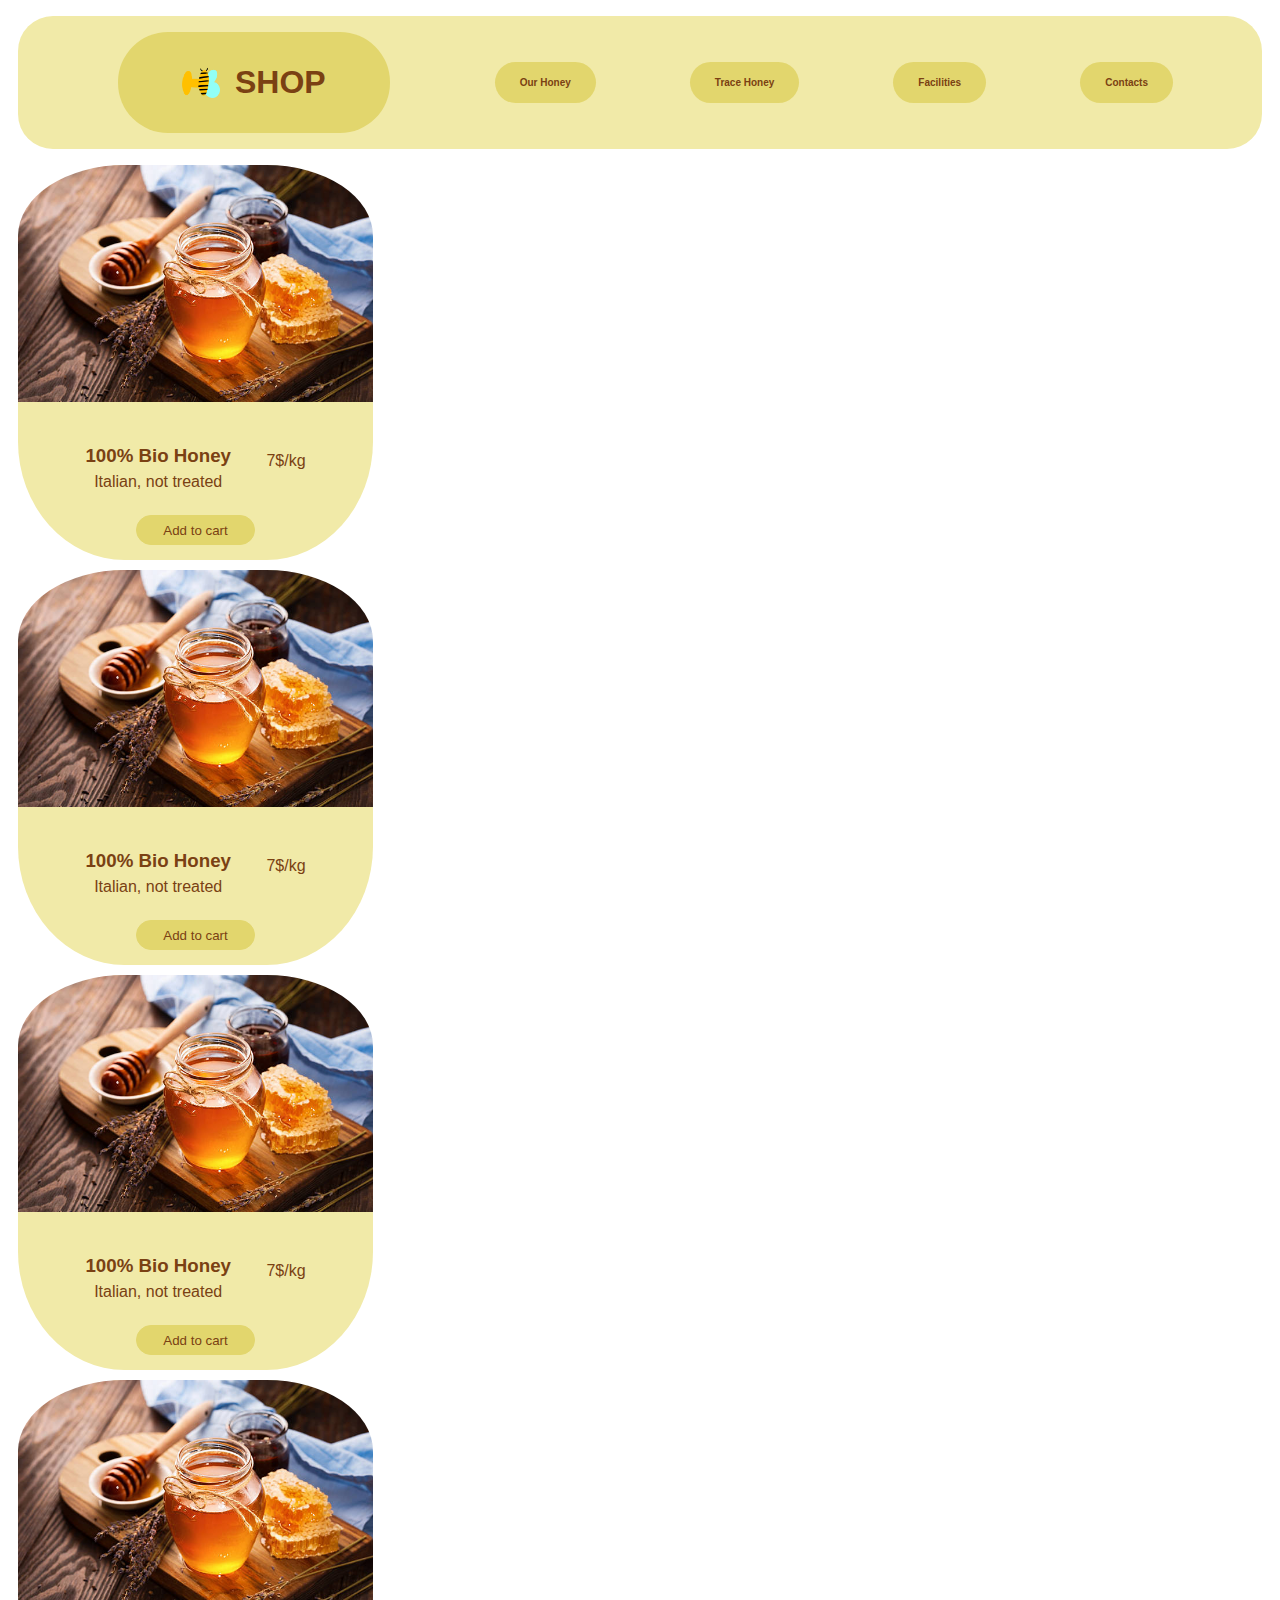
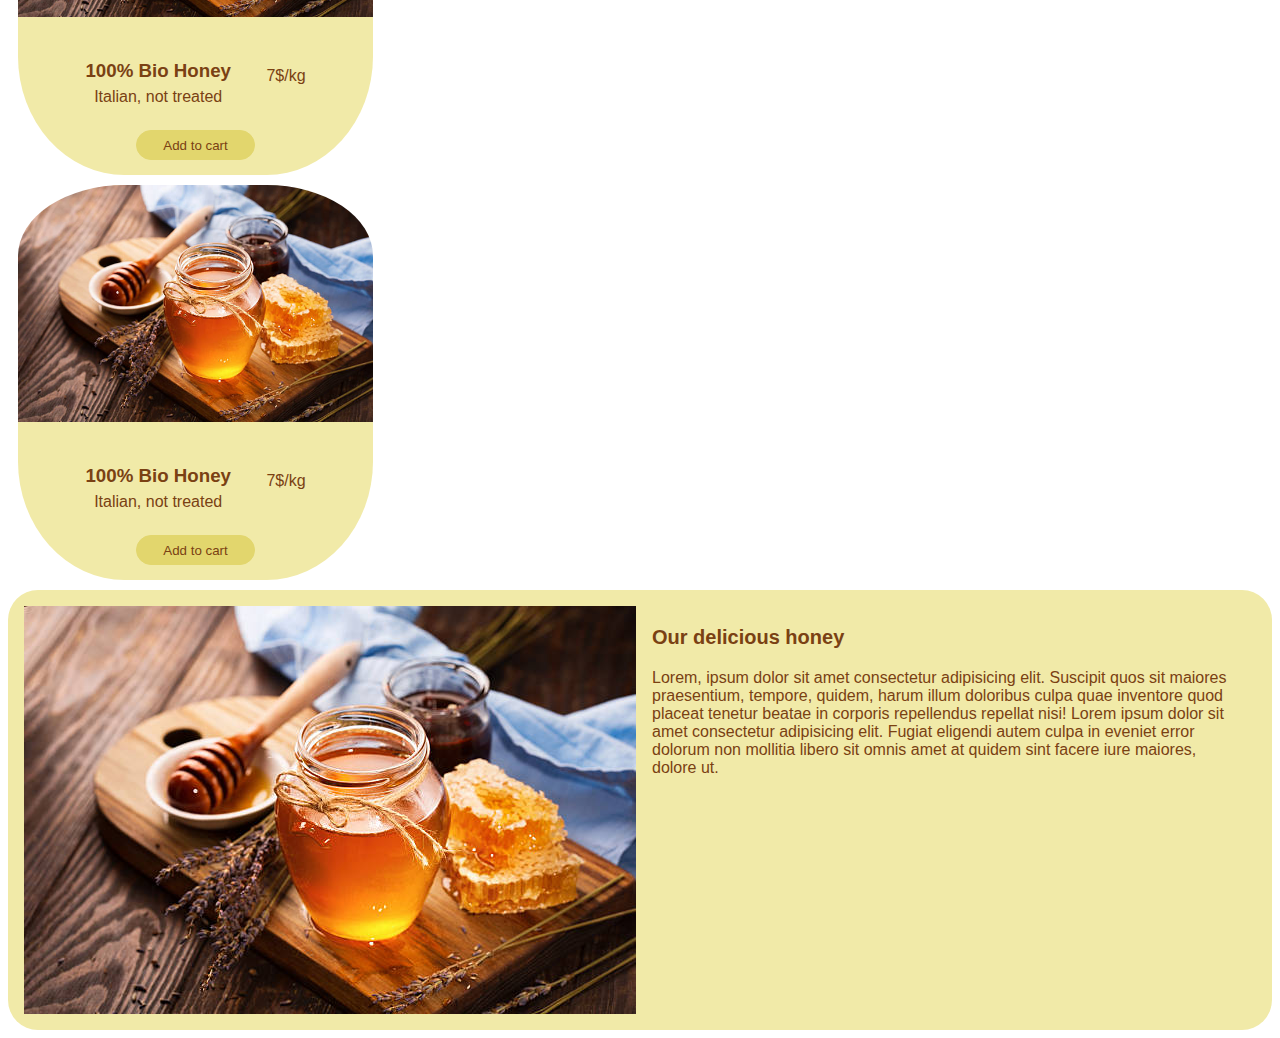
==== index.html @ 14c9cae2 "add mobile" ====
<!DOCTYPE html>
<html lang="en">
  <head>
    <meta charset="UTF-8" />
    <meta name="viewport" content="width=device-width, initial-scale=1.0" />
    <title>Honey</title>
    <link rel="stylesheet" href="assets/css/navigation-bar.css" />
    <link rel="stylesheet" href="assets/css/product-card.css" />
    <link rel="stylesheet" href="assets/css/flexible-article.css" />
  </head>
  <body>
    <header>
      <ul>
        <li class="shop">
          <img src="assets/imgs/logo.png" alt="logo" />
          <p>SHOP</p>
        </li>
        <li><p>Our Honey</p></li>
        <li><p>Trace Honey</p></li>
        <li><p>Facilities</p></li>
        <li><p>Contacts</p></li>
      </ul>
    </header>
    <div class="container-card">
      <div class="card">
        <div><img src="assets/imgs/honey.jpg" alt="" /></div>
        <div class="text">
          <div>
            <h3>100% Bio Honey</h3>
            <p>Italian, not treated</p>
          </div>
          <div>
            <p>7$/kg</p>
          </div>
          <div><button>Add to cart</button></div>
        </div>
      </div>
    </div>
    <div class="container-card">
      <div class="card">
        <div><img src="assets/imgs/honey.jpg" alt="" /></div>
        <div class="text">
          <div>
            <h3>100% Bio Honey</h3>
            <p>Italian, not treated</p>
          </div>
          <div>
            <p>7$/kg</p>
          </div>
          <div><button>Add to cart</button></div>
        </div>
      </div>
    </div>
    <div class="container-card">
      <div class="card">
        <div><img src="assets/imgs/honey.jpg" alt="" /></div>
        <div class="text">
          <div>
            <h3>100% Bio Honey</h3>
            <p>Italian, not treated</p>
          </div>
          <div>
            <p>7$/kg</p>
          </div>
          <div><button>Add to cart</button></div>
        </div>
      </div>
    </div>
    <div class="container-card">
      <div class="card">
        <div><img src="assets/imgs/honey.jpg" alt="" /></div>
        <div class="text">
          <div>
            <h3>100% Bio Honey</h3>
            <p>Italian, not treated</p>
          </div>
          <div>
            <p>7$/kg</p>
          </div>
          <div><button>Add to cart</button></div>
        </div>
      </div>
    </div>
    <div class="container-card">
      <div class="card">
        <div><img src="assets/imgs/honey.jpg" alt="" /></div>
        <div class="text">
          <div>
            <h3>100% Bio Honey</h3>
            <p>Italian, not treated</p>
          </div>
          <div>
            <p>7$/kg</p>
          </div>
          <div><button>Add to cart</button></div>
        </div>
      </div>
    </div>
    <div class="container-article">
      <div class="text-article">
        <h3>Our delicious honey</h3>
        <p>
          Lorem, ipsum dolor sit amet consectetur adipisicing elit. Suscipit
          quos sit maiores praesentium, tempore, quidem, harum illum doloribus
          culpa quae inventore quod placeat tenetur beatae in corporis
          repellendus repellat nisi! Lorem ipsum dolor sit amet consectetur
          adipisicing elit. Fugiat eligendi autem culpa in eveniet error dolorum
          non mollitia libero sit omnis amet at quidem sint facere iure maiores,
          dolore ut.
        </p>
      </div>

      <img src="assets/imgs/honey.jpg" alt="honey" />
    </div>
  </body>
</html>
---- assets/css/navigation-bar.css ----
/* MOBILE */

header{
    margin: 10px;
}

header ul {
    display: flex;
    flex-wrap: wrap;
    align-items: center;
    background-color: rgb(241, 234, 168); 
    border-radius: 35px;
    justify-content: space-evenly;
    padding: 0;
}

header li {
    list-style-type: none;
    background-color: rgb(226, 214, 109);
    font-family: 'Lucida Sans', 'Lucida Sans Regular', 'Lucida Grande', 'Lucida Sans Unicode', Geneva, Verdana, sans-serif;
    color: rgb(122, 65, 19);
    font-weight: bold;
    padding: 0.5em 30px;
    border-radius: 30px;
    margin: 0.5em;
    text-align: center;
    font-size: 10px;
    margin-bottom: 1em;
}

header li img {
    width: 38px;
    text-align: left;
    padding-right:15px;
}


.shop{
    display: flex;
    padding: 9px 80px;
    align-items: center;
    border-radius: 50px;
    flex-wrap: nowrap;
    font-size: 2em
}

/* TABLET */
 
@media screen and (min-width: 576px){
    header li img {
        width: 38px;
        padding-right:15px;
    }

    header ul {
        flex-wrap: nowrap;
    }

    header li {
        
        padding: 0.5em 2.5em;
        
        margin: 0.5em;

        font-size: 10px;
    }

    .shop{
        order:;
        padding: 0 2em;
        align-items: center;
    
        flex-wrap: nowrap;
    }

    header ul:nth-child(3){
        order:3;
    }
    
    header ul:nth-child(4){
        order:4;
    }
}
---- assets/css/product-card.css ----
body {
    font-family: 'Lucida Sans', 'Lucida Sans Regular', 'Lucida Grande', 'Lucida Sans Unicode', Geneva, Verdana, sans-serif;
}

.card {
    width: 355px;
    height: 395px;
    border-radius:30%;
    color: rgb(122, 65, 19);
    background-color: rgb(241, 234, 168); 
    margin: 10px;
    text-align: center;
    display: flex;
    flex-wrap: wrap;
    justify-content: center;
}

.card img {
    width:100%;
    border-radius: 30% 30% 0 0;
    
}

.card button {
    color: rgb(122, 65, 19);
    background-color: rgb(226, 214, 109);
    border:1px solid rgb(226, 214, 109);
    border-radius: 20px;
    padding: 0.5em 2em;
    margin-bottom: 0.8em;
}

.text {
    display: flex;
    flex-wrap: wrap;
   align-items:center;
   justify-content: space-evenly;
   font-size:16px;
   padding: 0 2em;
}

.text h3 {
     margin-bottom: 0;
}

.text p {
    margin-top:6px;
}

.text:nth-child(4){
    margin-top:1.5em;
}
---- assets/css/flexible-article.css ----
.container-article {
    background-color: rgb(241, 234, 168); 
    font-family: 'Lucida Sans', 'Lucida Sans Regular', 'Lucida Grande', 'Lucida Sans Unicode', Geneva, Verdana, sans-serif;
    color: rgb(122, 65, 19);
    padding: 1em;
    border-radius: 30px;
}

.container-article img {
    width: 100%;

}

.container-article h3 {
    font-size: 20px;
}

@media screen and (min-width: 1200px){
    .container-article{
        display: flex;
        flex-direction: row-reverse;
    }

   .text-article {
        padding: 0 1em;
    }
}
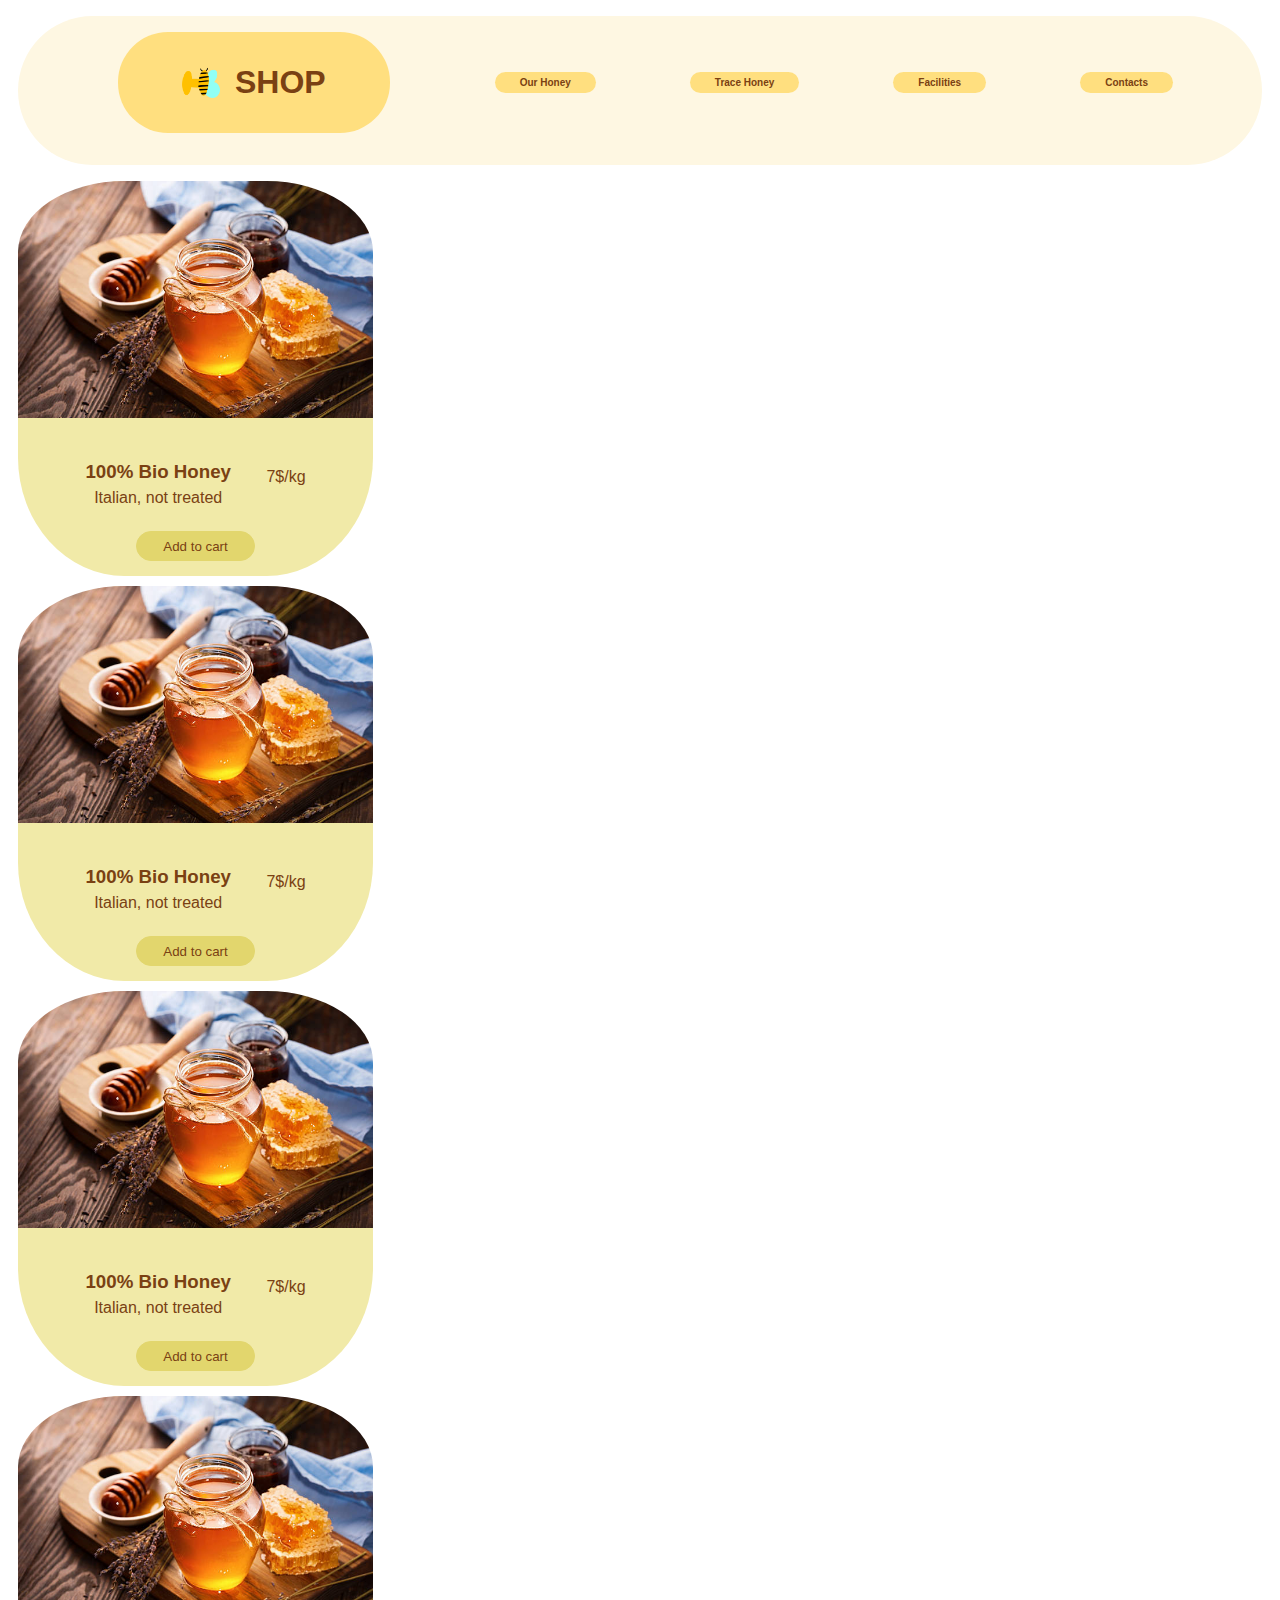
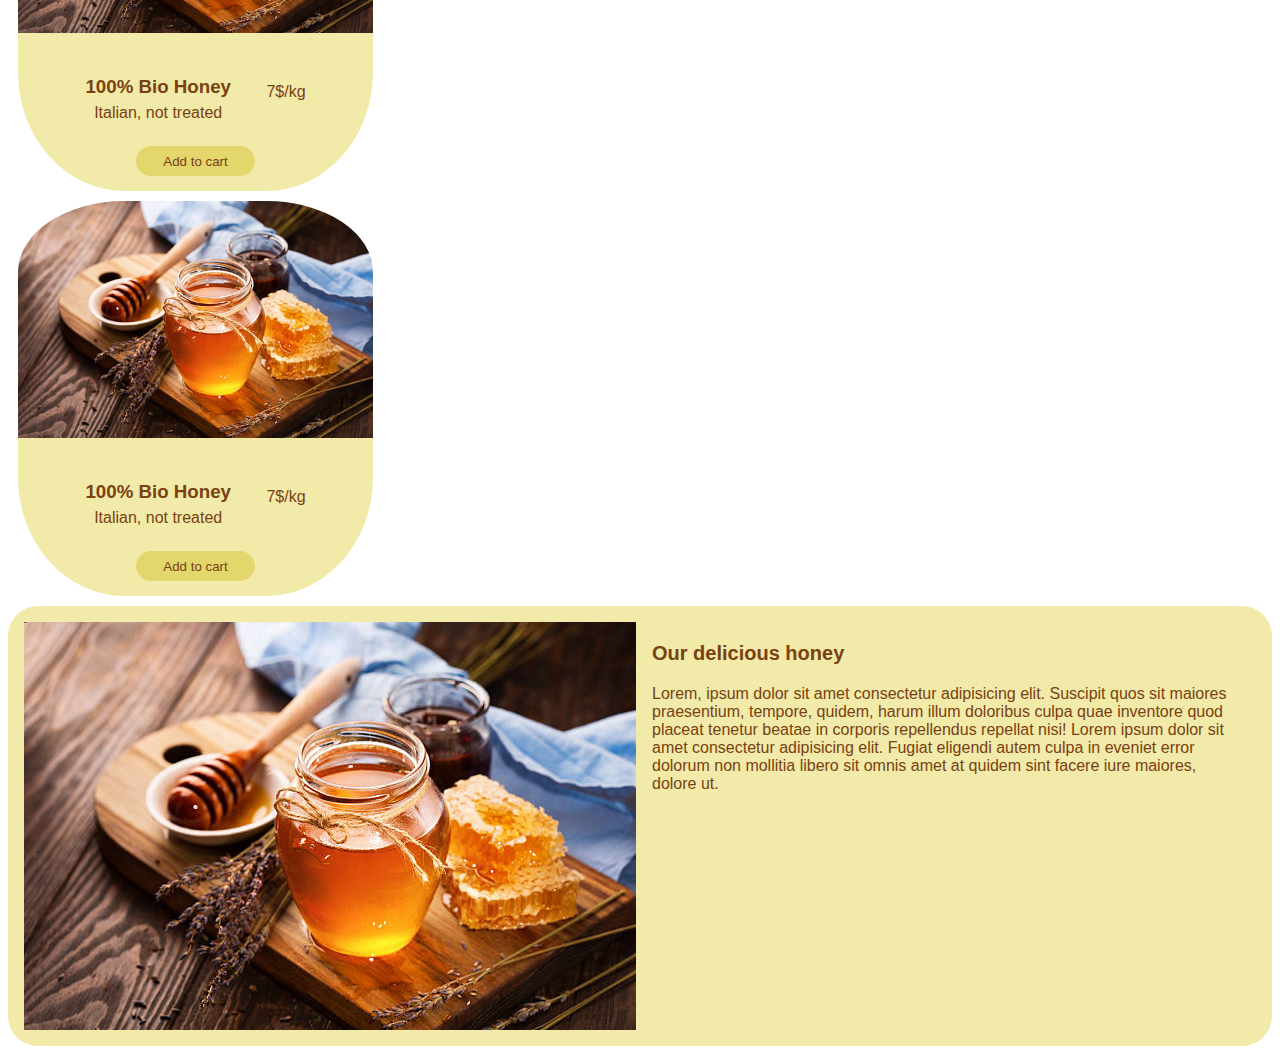
==== commit 5195b578: "correction navbar mobile" ====
--- a/index.html
+++ b/index.html
@@ -15,10 +15,10 @@
           <img src="assets/imgs/logo.png" alt="logo" />
           <p>SHOP</p>
         </li>
-        <li><p>Our Honey</p></li>
-        <li><p>Trace Honey</p></li>
-        <li><p>Facilities</p></li>
-        <li><p>Contacts</p></li>
+        <li>Our Honey</li>
+        <li>Trace Honey</li>
+        <li>Facilities</li>
+        <li>Contacts</li>
       </ul>
     </header>
     <div class="container-card">
--- a/assets/css/navigation-bar.css
+++ b/assets/css/navigation-bar.css
@@ -8,19 +8,21 @@
     display: flex;
     flex-wrap: wrap;
     align-items: center;
-    background-color: rgb(241, 234, 168); 
-    border-radius: 35px;
+    background-color: rgb(254 247 226); 
+    border-radius: 85px;
     justify-content: space-evenly;
-    padding: 0;
+    padding: 0 ;
+    padding-bottom: 1em;
+
 }
 
 header li {
     list-style-type: none;
-    background-color: rgb(226, 214, 109);
+    background-color: rgb(255 223 127);
     font-family: 'Lucida Sans', 'Lucida Sans Regular', 'Lucida Grande', 'Lucida Sans Unicode', Geneva, Verdana, sans-serif;
     color: rgb(122, 65, 19);
     font-weight: bold;
-    padding: 0.5em 30px;
+    padding: 15px 31px;
     border-radius: 30px;
     margin: 0.5em;
     text-align: center;
@@ -29,7 +31,7 @@
 }
 
 header li img {
-    width: 38px;
+    width: 47px;
     text-align: left;
     padding-right:15px;
 }
@@ -37,7 +39,7 @@
 
 .shop{
     display: flex;
-    padding: 9px 80px;
+    padding: 0 69px;
     align-items: center;
     border-radius: 50px;
     flex-wrap: nowrap;
@@ -66,7 +68,7 @@
     }
 
     .shop{
-        order:;
+        
         padding: 0 2em;
         align-items: center;
     
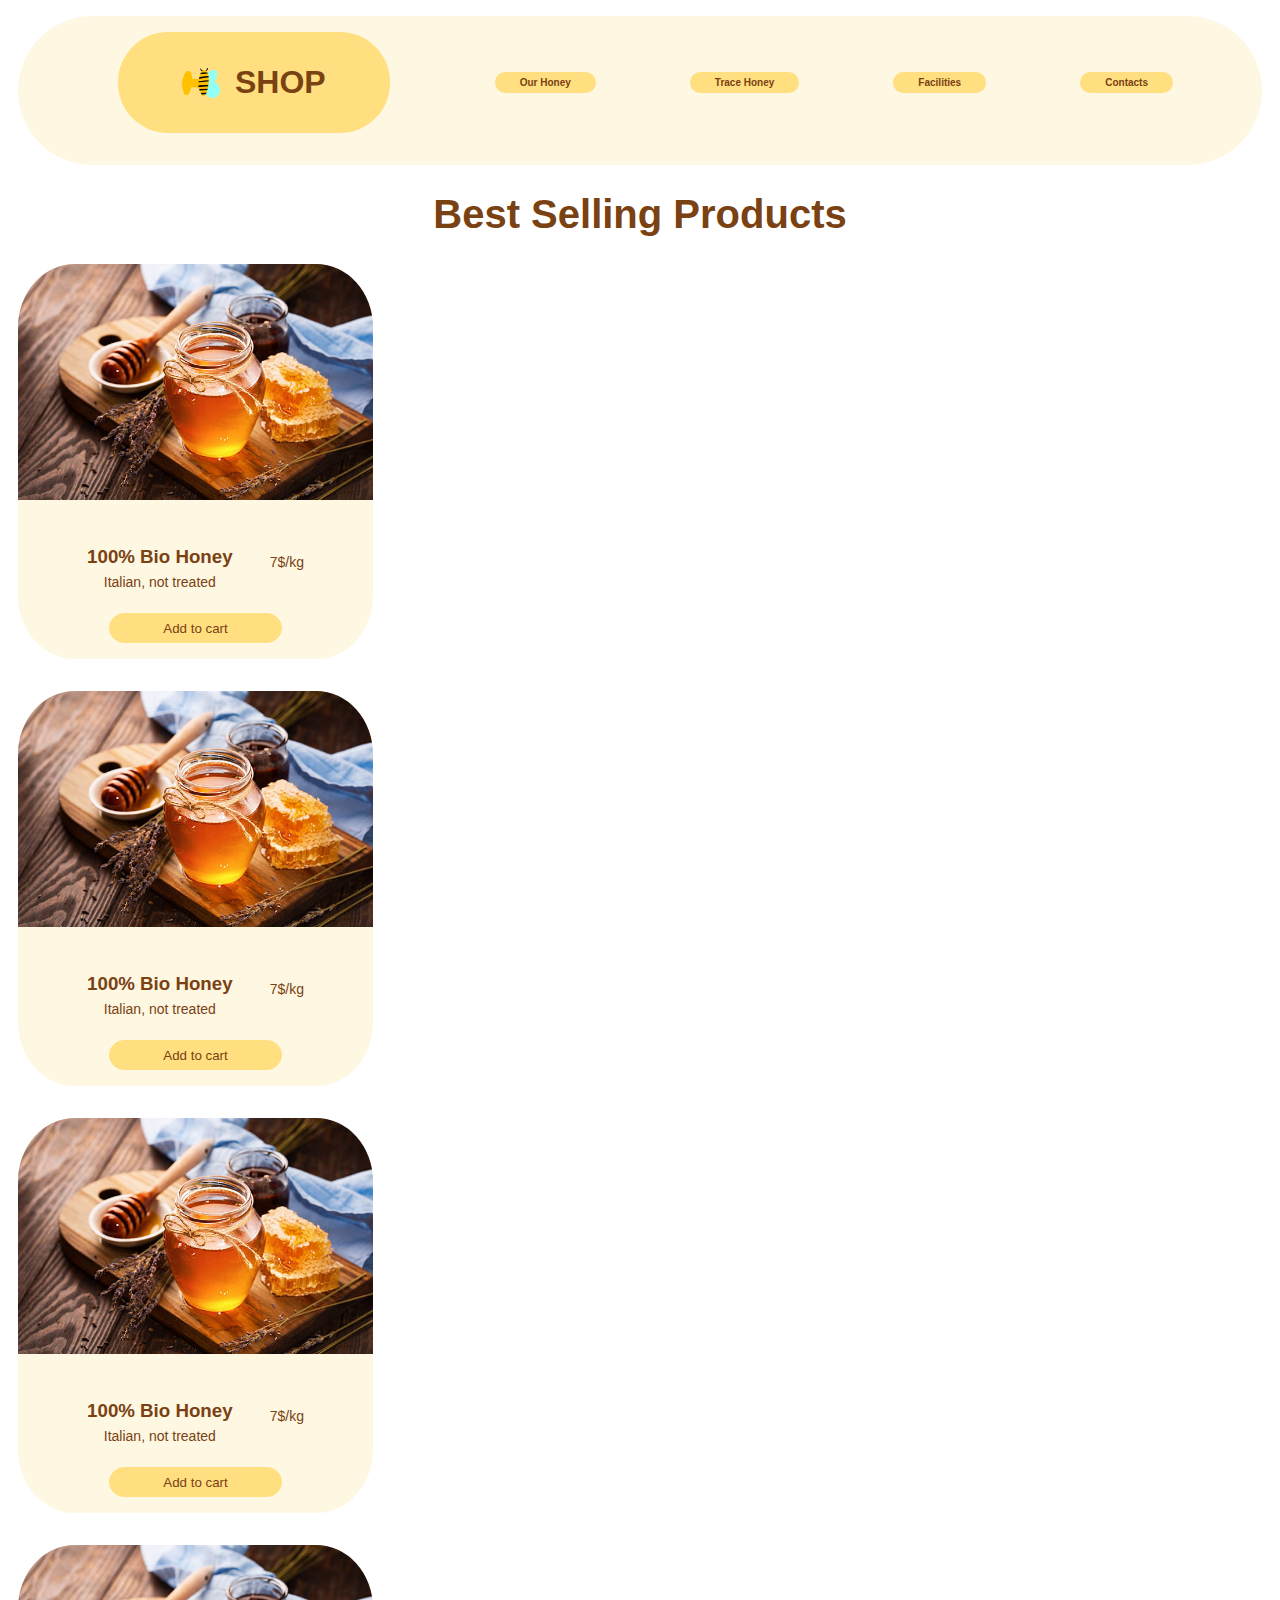
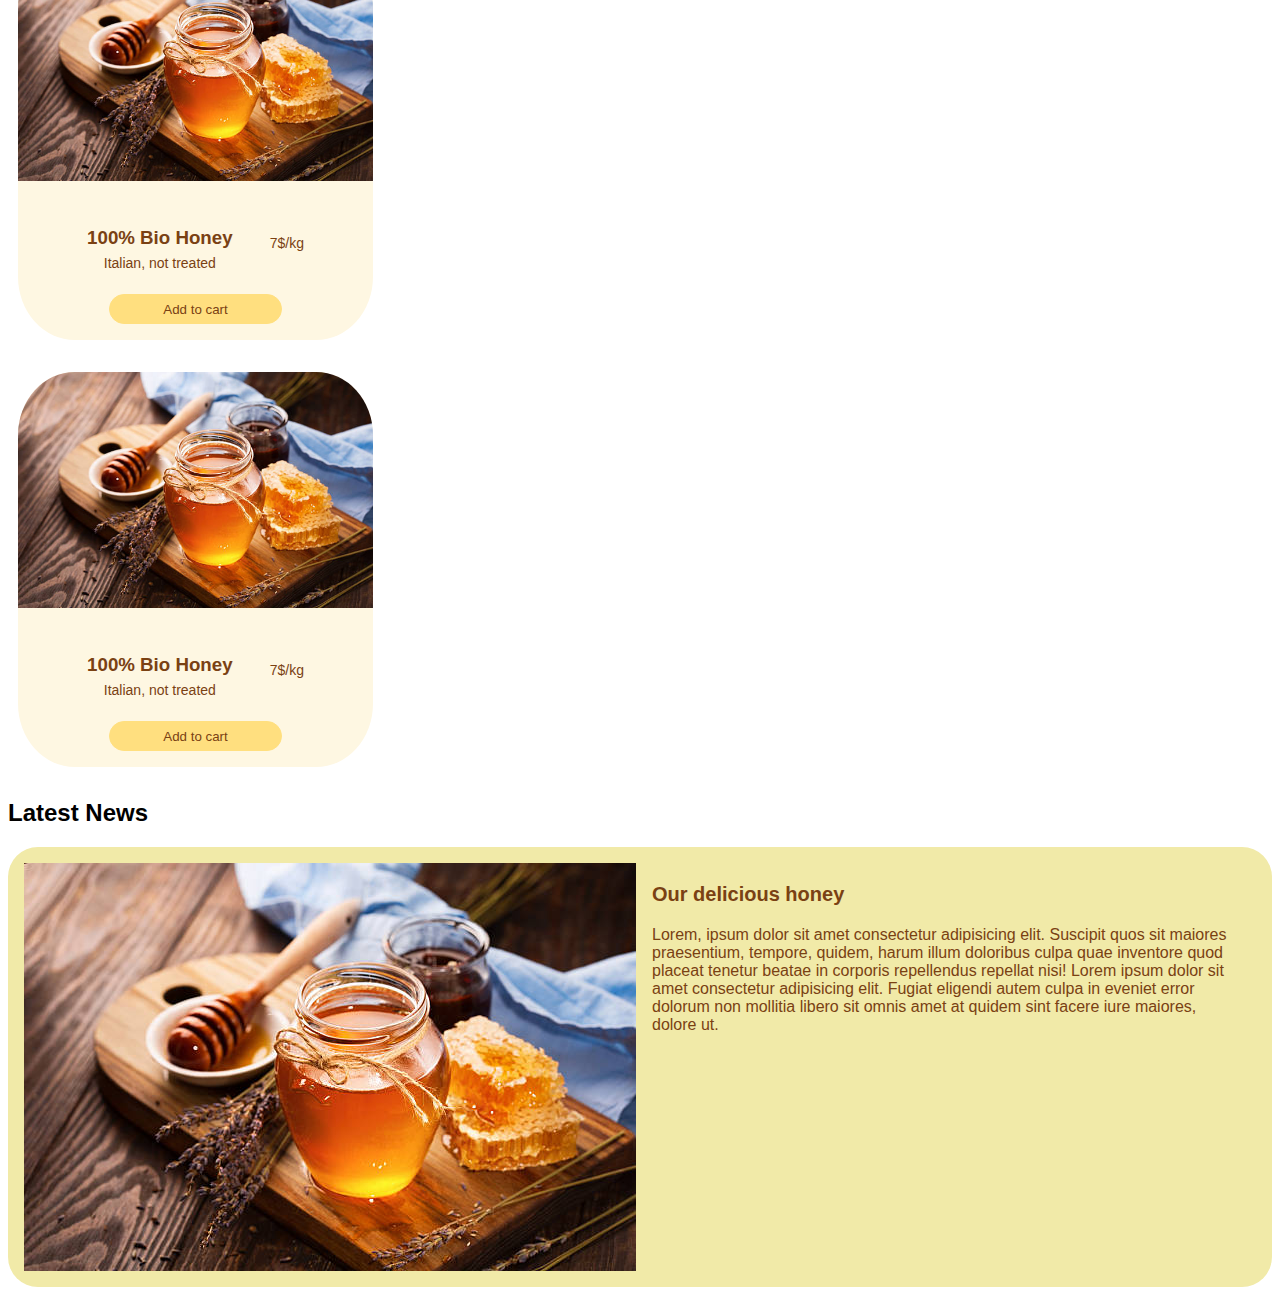
==== commit 3e4d9894: "correction product card mobile" ====
--- a/index.html
+++ b/index.html
@@ -21,96 +21,101 @@
         <li>Contacts</li>
       </ul>
     </header>
-    <div class="container-card">
-      <div class="card">
-        <div><img src="assets/imgs/honey.jpg" alt="" /></div>
-        <div class="text">
-          <div>
-            <h3>100% Bio Honey</h3>
-            <p>Italian, not treated</p>
+    <main>
+      <h1>Best Selling Products</h1>
+      <div class="container-card">
+        <div class="card">
+          <div><img src="assets/imgs/honey.jpg" alt="" /></div>
+          <div class="text">
+            <div>
+              <h3>100% Bio Honey</h3>
+              <p>Italian, not treated</p>
+            </div>
+            <div>
+              <p>7$/kg</p>
+            </div>
+            <div><button>Add to cart</button></div>
           </div>
-          <div>
-            <p>7$/kg</p>
-          </div>
-          <div><button>Add to cart</button></div>
         </div>
       </div>
-    </div>
-    <div class="container-card">
-      <div class="card">
-        <div><img src="assets/imgs/honey.jpg" alt="" /></div>
-        <div class="text">
-          <div>
-            <h3>100% Bio Honey</h3>
-            <p>Italian, not treated</p>
+      <div class="container-card">
+        <div class="card">
+          <div><img src="assets/imgs/honey.jpg" alt="" /></div>
+          <div class="text">
+            <div>
+              <h3>100% Bio Honey</h3>
+              <p>Italian, not treated</p>
+            </div>
+            <div>
+              <p>7$/kg</p>
+            </div>
+            <div><button>Add to cart</button></div>
           </div>
-          <div>
-            <p>7$/kg</p>
-          </div>
-          <div><button>Add to cart</button></div>
         </div>
       </div>
-    </div>
-    <div class="container-card">
-      <div class="card">
-        <div><img src="assets/imgs/honey.jpg" alt="" /></div>
-        <div class="text">
-          <div>
-            <h3>100% Bio Honey</h3>
-            <p>Italian, not treated</p>
+      <div class="container-card">
+        <div class="card">
+          <div><img src="assets/imgs/honey.jpg" alt="" /></div>
+          <div class="text">
+            <div>
+              <h3>100% Bio Honey</h3>
+              <p>Italian, not treated</p>
+            </div>
+            <div>
+              <p>7$/kg</p>
+            </div>
+            <div><button>Add to cart</button></div>
           </div>
-          <div>
-            <p>7$/kg</p>
-          </div>
-          <div><button>Add to cart</button></div>
         </div>
       </div>
-    </div>
-    <div class="container-card">
-      <div class="card">
-        <div><img src="assets/imgs/honey.jpg" alt="" /></div>
-        <div class="text">
-          <div>
-            <h3>100% Bio Honey</h3>
-            <p>Italian, not treated</p>
+      <div class="container-card">
+        <div class="card">
+          <div><img src="assets/imgs/honey.jpg" alt="" /></div>
+          <div class="text">
+            <div>
+              <h3>100% Bio Honey</h3>
+              <p>Italian, not treated</p>
+            </div>
+            <div>
+              <p>7$/kg</p>
+            </div>
+            <div><button>Add to cart</button></div>
           </div>
-          <div>
-            <p>7$/kg</p>
-          </div>
-          <div><button>Add to cart</button></div>
         </div>
       </div>
-    </div>
-    <div class="container-card">
-      <div class="card">
-        <div><img src="assets/imgs/honey.jpg" alt="" /></div>
-        <div class="text">
-          <div>
-            <h3>100% Bio Honey</h3>
-            <p>Italian, not treated</p>
+      <div class="container-card">
+        <div class="card">
+          <div><img src="assets/imgs/honey.jpg" alt="" /></div>
+          <div class="text">
+            <div>
+              <h3>100% Bio Honey</h3>
+              <p>Italian, not treated</p>
+            </div>
+            <div>
+              <p>7$/kg</p>
+            </div>
+            <div><button>Add to cart</button></div>
           </div>
-          <div>
-            <p>7$/kg</p>
-          </div>
-          <div><button>Add to cart</button></div>
         </div>
       </div>
-    </div>
-    <div class="container-article">
-      <div class="text-article">
-        <h3>Our delicious honey</h3>
-        <p>
-          Lorem, ipsum dolor sit amet consectetur adipisicing elit. Suscipit
-          quos sit maiores praesentium, tempore, quidem, harum illum doloribus
-          culpa quae inventore quod placeat tenetur beatae in corporis
-          repellendus repellat nisi! Lorem ipsum dolor sit amet consectetur
-          adipisicing elit. Fugiat eligendi autem culpa in eveniet error dolorum
-          non mollitia libero sit omnis amet at quidem sint facere iure maiores,
-          dolore ut.
-        </p>
+    </main>
+    <aside>
+      <h2>Latest News</h2>
+      <div class="container-article">
+        <div class="text-article">
+          <h3>Our delicious honey</h3>
+          <p>
+            Lorem, ipsum dolor sit amet consectetur adipisicing elit. Suscipit
+            quos sit maiores praesentium, tempore, quidem, harum illum doloribus
+            culpa quae inventore quod placeat tenetur beatae in corporis
+            repellendus repellat nisi! Lorem ipsum dolor sit amet consectetur
+            adipisicing elit. Fugiat eligendi autem culpa in eveniet error
+            dolorum non mollitia libero sit omnis amet at quidem sint facere
+            iure maiores, dolore ut.
+          </p>
+        </div>
+        <img src="assets/imgs/honey.jpg" alt="honey" />
       </div>
-
-      <img src="assets/imgs/honey.jpg" alt="honey" />
-    </div>
+    </aside>
   </body>
 </html>
--- a/assets/css/product-card.css
+++ b/assets/css/product-card.css
@@ -1,32 +1,39 @@
 body {
     font-family: 'Lucida Sans', 'Lucida Sans Regular', 'Lucida Grande', 'Lucida Sans Unicode', Geneva, Verdana, sans-serif;
+}
+
+h1 {
+    text-align: center;
+    font-size: 2.5em;
+    font-weight: bold;
+    color: rgb(122, 65, 19);
 }
 
 .card {
     width: 355px;
     height: 395px;
-    border-radius:30%;
+    border-radius:16%;
+    overflow: hidden;
     color: rgb(122, 65, 19);
-    background-color: rgb(241, 234, 168); 
+    background-color: rgb(254 247 226); 
     margin: 10px;
     text-align: center;
     display: flex;
     flex-wrap: wrap;
     justify-content: center;
+    margin-bottom: 2em;
 }
 
 .card img {
-    width:100%;
-    border-radius: 30% 30% 0 0;
-    
+    width:100%;    
 }
 
 .card button {
     color: rgb(122, 65, 19);
-    background-color: rgb(226, 214, 109);
-    border:1px solid rgb(226, 214, 109);
+    background-color: rgb(255 223 127);
+    border:1px solid rgb(255 223 127);
     border-radius: 20px;
-    padding: 0.5em 2em;
+    padding: 0.5em 4em;
     margin-bottom: 0.8em;
 }
 
@@ -45,6 +52,7 @@
 
 .text p {
     margin-top:6px;
+    font-size: 14px;
 }
 
 .text:nth-child(4){
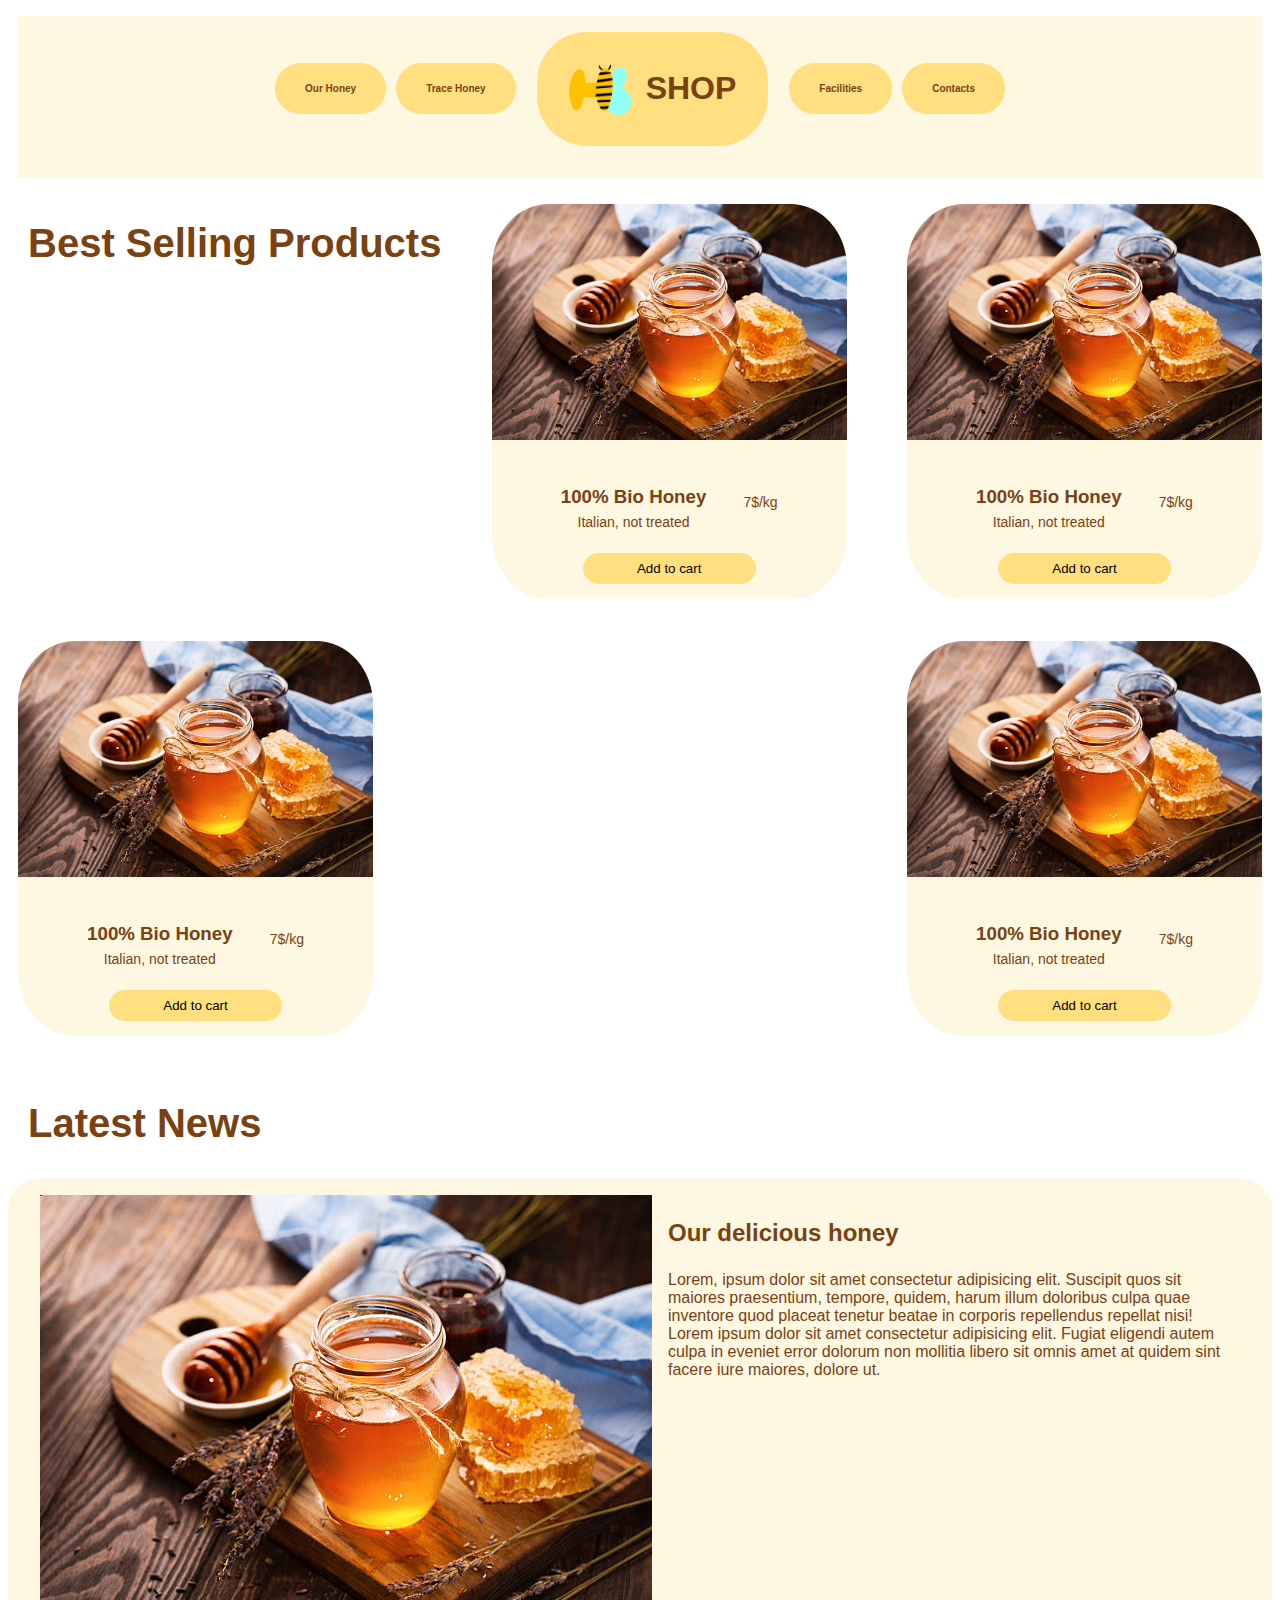
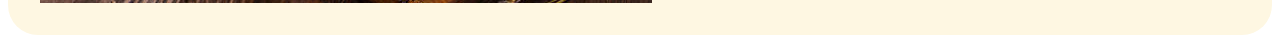
==== commit a3e47b05: "add tablet version" ====
--- a/index.html
+++ b/index.html
@@ -83,21 +83,6 @@
           </div>
         </div>
       </div>
-      <div class="container-card">
-        <div class="card">
-          <div><img src="assets/imgs/honey.jpg" alt="" /></div>
-          <div class="text">
-            <div>
-              <h3>100% Bio Honey</h3>
-              <p>Italian, not treated</p>
-            </div>
-            <div>
-              <p>7$/kg</p>
-            </div>
-            <div><button>Add to cart</button></div>
-          </div>
-        </div>
-      </div>
     </main>
     <aside>
       <h2>Latest News</h2>
--- a/assets/css/navigation-bar.css
+++ b/assets/css/navigation-bar.css
@@ -19,8 +19,6 @@
 header li {
     list-style-type: none;
     background-color: rgb(255 223 127);
-    font-family: 'Lucida Sans', 'Lucida Sans Regular', 'Lucida Grande', 'Lucida Sans Unicode', Geneva, Verdana, sans-serif;
-    color: rgb(122, 65, 19);
     font-weight: bold;
     padding: 15px 31px;
     border-radius: 30px;
@@ -49,29 +47,48 @@
 /* TABLET */
  
 @media screen and (min-width: 576px){
+
+    header li:nth-child(1){
+        order: 3;
+    }
+
+    header li:nth-child(2){
+        order: 1;
+    }
+
+    header li:nth-child(3){
+        order: 2;
+    }
+
+    header li:nth-child(4){
+        order: 4;
+    }
+
+    header li:nth-child(5){
+        order: 5;
+    }
+
     header li img {
-        width: 38px;
+        width: 62px;
         padding-right:15px;
     }
 
     header ul {
         flex-wrap: nowrap;
+        border-radius: 0;
+        justify-content: center;
     }
 
     header li {
-        
-        padding: 0.5em 2.5em;
-        
+        padding: 2em 3em;
         margin: 0.5em;
-
         font-size: 10px;
+        border-radius: 60px;
     }
 
     .shop{
-        
-        padding: 0 2em;
+        padding: 0.2em 1em;
         align-items: center;
-    
         flex-wrap: nowrap;
     }
 
--- a/assets/css/product-card.css
+++ b/assets/css/product-card.css
@@ -1,12 +1,12 @@
 body {
     font-family: 'Lucida Sans', 'Lucida Sans Regular', 'Lucida Grande', 'Lucida Sans Unicode', Geneva, Verdana, sans-serif;
+    color: rgb(122, 65, 19); 
 }
 
 h1 {
     text-align: center;
     font-size: 2.5em;
     font-weight: bold;
-    color: rgb(122, 65, 19);
 }
 
 .card {
@@ -14,7 +14,6 @@
     height: 395px;
     border-radius:16%;
     overflow: hidden;
-    color: rgb(122, 65, 19);
     background-color: rgb(254 247 226); 
     margin: 10px;
     text-align: center;
@@ -29,7 +28,6 @@
 }
 
 .card button {
-    color: rgb(122, 65, 19);
     background-color: rgb(255 223 127);
     border:1px solid rgb(255 223 127);
     border-radius: 20px;
@@ -40,10 +38,10 @@
 .text {
     display: flex;
     flex-wrap: wrap;
-   align-items:center;
-   justify-content: space-evenly;
-   font-size:16px;
-   padding: 0 2em;
+    align-items:center;
+    justify-content: space-evenly;
+    font-size:16px;
+    padding: 0 2em;
 }
 
 .text h3 {
@@ -57,4 +55,18 @@
 
 .text:nth-child(4){
     margin-top:1.5em;
+}
+
+/* TABLET */
+
+@media screen and (min-width: 576px){
+    main {
+        display: flex;
+        flex-wrap: wrap;
+        justify-content: space-between;
+    }
+
+    h1 {
+        margin-left: 0.5em;
+    }
 }--- a/assets/css/flexible-article.css
+++ b/assets/css/flexible-article.css
@@ -1,8 +1,12 @@
+h2{
+    text-align: center;
+    font-weight: bold;
+    font-size: 2.5em;
+}
+
 .container-article {
-    background-color: rgb(241, 234, 168); 
-    font-family: 'Lucida Sans', 'Lucida Sans Regular', 'Lucida Grande', 'Lucida Sans Unicode', Geneva, Verdana, sans-serif;
-    color: rgb(122, 65, 19);
-    padding: 1em;
+    background-color: rgb(254 247 226); 
+    padding: 1em 2em;
     border-radius: 30px;
 }
 
@@ -13,6 +17,32 @@
 
 .container-article h3 {
     font-size: 20px;
+    font-weight: bold;
+}
+
+
+@media screen and (min-width: 576px) {
+    aside {
+        display: flex;
+        flex-wrap: wrap;
+        justify-content: space-between;
+    }
+
+    .container-article h3 {
+        font-size: 24px;
+    }
+
+    h2 {
+        margin-left: 0.5em;
+    }
+
+    .text-article {
+        margin-bottom: 2em;
+    }
+
+    .container-article img {
+        margin-bottom: 1em;
+    }
 }
 
 @media screen and (min-width: 1200px){
@@ -24,4 +54,6 @@
    .text-article {
         padding: 0 1em;
     }
+
+    
 }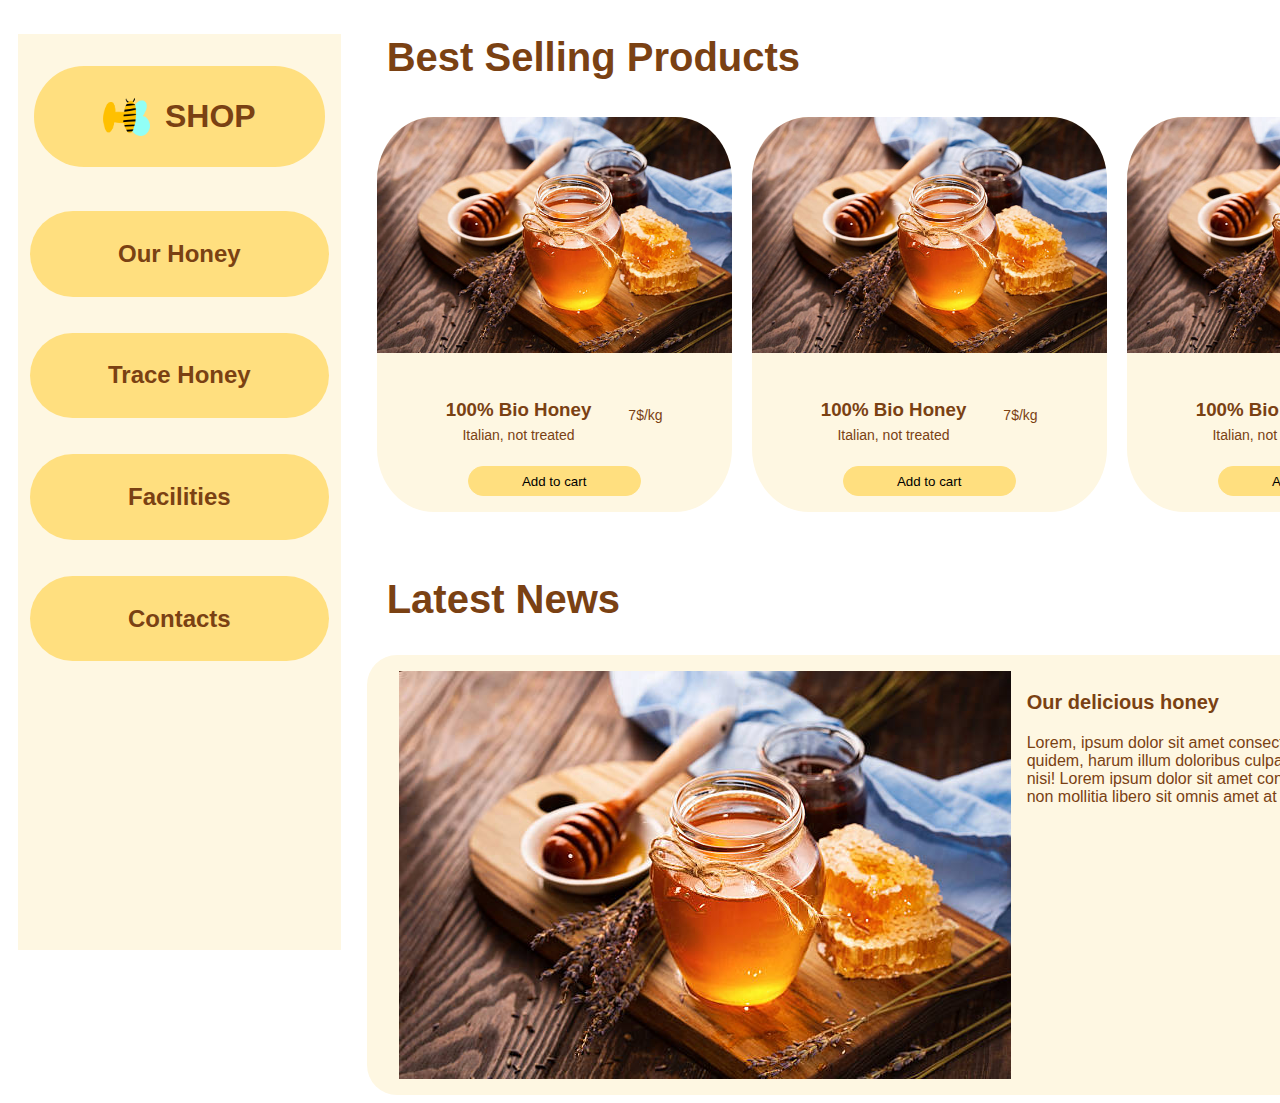
==== commit c0bd6049: "add desktop version" ====
--- a/index.html
+++ b/index.html
@@ -23,84 +23,86 @@
     </header>
     <main>
       <h1>Best Selling Products</h1>
-      <div class="container-card">
-        <div class="card">
-          <div><img src="assets/imgs/honey.jpg" alt="" /></div>
-          <div class="text">
-            <div>
-              <h3>100% Bio Honey</h3>
-              <p>Italian, not treated</p>
+      <section id="section1">
+        <div class="container-card">
+          <div class="card">
+            <div><img src="assets/imgs/honey.jpg" alt="" /></div>
+            <div class="text">
+              <div>
+                <h3>100% Bio Honey</h3>
+                <p>Italian, not treated</p>
+              </div>
+              <div>
+                <p>7$/kg</p>
+              </div>
+              <div><button>Add to cart</button></div>
             </div>
-            <div>
-              <p>7$/kg</p>
-            </div>
-            <div><button>Add to cart</button></div>
           </div>
         </div>
-      </div>
-      <div class="container-card">
-        <div class="card">
-          <div><img src="assets/imgs/honey.jpg" alt="" /></div>
-          <div class="text">
-            <div>
-              <h3>100% Bio Honey</h3>
-              <p>Italian, not treated</p>
+        <div class="container-card">
+          <div class="card">
+            <div><img src="assets/imgs/honey.jpg" alt="" /></div>
+            <div class="text">
+              <div>
+                <h3>100% Bio Honey</h3>
+                <p>Italian, not treated</p>
+              </div>
+              <div>
+                <p>7$/kg</p>
+              </div>
+              <div><button>Add to cart</button></div>
             </div>
-            <div>
-              <p>7$/kg</p>
-            </div>
-            <div><button>Add to cart</button></div>
           </div>
         </div>
-      </div>
-      <div class="container-card">
-        <div class="card">
-          <div><img src="assets/imgs/honey.jpg" alt="" /></div>
-          <div class="text">
-            <div>
-              <h3>100% Bio Honey</h3>
-              <p>Italian, not treated</p>
+        <div class="container-card">
+          <div class="card">
+            <div><img src="assets/imgs/honey.jpg" alt="" /></div>
+            <div class="text">
+              <div>
+                <h3>100% Bio Honey</h3>
+                <p>Italian, not treated</p>
+              </div>
+              <div>
+                <p>7$/kg</p>
+              </div>
+              <div><button>Add to cart</button></div>
             </div>
-            <div>
-              <p>7$/kg</p>
-            </div>
-            <div><button>Add to cart</button></div>
           </div>
         </div>
-      </div>
-      <div class="container-card">
-        <div class="card">
-          <div><img src="assets/imgs/honey.jpg" alt="" /></div>
-          <div class="text">
-            <div>
-              <h3>100% Bio Honey</h3>
-              <p>Italian, not treated</p>
+        <div class="container-card">
+          <div class="card">
+            <div><img src="assets/imgs/honey.jpg" alt="" /></div>
+            <div class="text">
+              <div>
+                <h3>100% Bio Honey</h3>
+                <p>Italian, not treated</p>
+              </div>
+              <div>
+                <p>7$/kg</p>
+              </div>
+              <div><button>Add to cart</button></div>
             </div>
-            <div>
-              <p>7$/kg</p>
-            </div>
-            <div><button>Add to cart</button></div>
           </div>
         </div>
-      </div>
+      </section>
+      <section id="section2">
+        <h2>Latest News</h2>
+        <div class="container-article">
+          <div class="text-article">
+            <h3>Our delicious honey</h3>
+            <p>
+              Lorem, ipsum dolor sit amet consectetur adipisicing elit. Suscipit
+              quos sit maiores praesentium, tempore, quidem, harum illum
+              doloribus culpa quae inventore quod placeat tenetur beatae in
+              corporis repellendus repellat nisi! Lorem ipsum dolor sit amet
+              consectetur adipisicing elit. Fugiat eligendi autem culpa in
+              eveniet error dolorum non mollitia libero sit omnis amet at quidem
+              sint facere iure maiores, dolore ut.
+            </p>
+          </div>
+          <img src="assets/imgs/honey.jpg" alt="honey" />
+        </div>
+      </section>
     </main>
-    <aside>
-      <h2>Latest News</h2>
-      <div class="container-article">
-        <div class="text-article">
-          <h3>Our delicious honey</h3>
-          <p>
-            Lorem, ipsum dolor sit amet consectetur adipisicing elit. Suscipit
-            quos sit maiores praesentium, tempore, quidem, harum illum doloribus
-            culpa quae inventore quod placeat tenetur beatae in corporis
-            repellendus repellat nisi! Lorem ipsum dolor sit amet consectetur
-            adipisicing elit. Fugiat eligendi autem culpa in eveniet error
-            dolorum non mollitia libero sit omnis amet at quidem sint facere
-            iure maiores, dolore ut.
-          </p>
-        </div>
-        <img src="assets/imgs/honey.jpg" alt="honey" />
-      </div>
-    </aside>
   </body>
 </html>
--- a/assets/css/navigation-bar.css
+++ b/assets/css/navigation-bar.css
@@ -46,7 +46,7 @@
 
 /* TABLET */
  
-@media screen and (min-width: 576px){
+@media screen and (min-width: 576px) and (max-width: 1199px){
 
     header li:nth-child(1){
         order: 3;
@@ -99,4 +99,51 @@
     header ul:nth-child(4){
         order:4;
     }
+}
+
+/* DESKTOP */
+
+@media screen and (min-width: 1200px){
+    body {
+        display: flex;
+        flex-wrap: wrap
+    }
+
+    header ul {
+        flex-direction: column;
+        align-items: stretch;
+        height:100vh; 
+        justify-content: flex-start;
+        border-radius: 0;
+    }
+
+    header li:nth-child(1){
+        order: 1;
+    }
+
+    header li:nth-child(2){
+        order: 2;
+    }
+
+    header li:nth-child(3){
+        order: 3;
+    }
+
+    header li:nth-child(4){
+        order: 4;
+    }
+
+    header li:nth-child(5){
+        order: 5;
+    }
+
+    header li {
+        font-size: 1.5em;
+        padding: 1.2em 2em;
+        border-radius: 50px;
+    }
+
+    .shop {
+        margin-top: 1em;
+    }
 }--- a/assets/css/product-card.css
+++ b/assets/css/product-card.css
@@ -59,14 +59,39 @@
 
 /* TABLET */
 
-@media screen and (min-width: 576px){
+@media screen and (min-width: 576px) and (max-width: 1199px){
     main {
         display: flex;
-        flex-wrap: wrap;
-        justify-content: space-between;
+        flex-direction: column;
     }
 
     h1 {
         margin-left: 0.5em;
     }
+
+    #section1 {
+        display: flex;
+        flex-wrap: wrap;
+        justify-content: space-evenly;
+    }
+}
+
+@media screen and (min-width: 1200px) {
+    body {
+        display: flex;
+        flex-wrap: nowrap;
+    }
+    main {
+        margin-left: 1em;
+    }
+
+    #section1 {
+        display: flex;
+        flex-wrap: nowrap;
+    }
+
+    h1 {
+        text-align: left;
+        margin-left: 0.5em;
+    }
 }--- a/assets/css/flexible-article.css
+++ b/assets/css/flexible-article.css
@@ -21,8 +21,8 @@
 }
 
 
-@media screen and (min-width: 576px) {
-    aside {
+@media screen and (min-width: 576px) and (max-width: 1199px) {
+    #section2 {
         display: flex;
         flex-wrap: wrap;
         justify-content: space-between;
@@ -49,11 +49,15 @@
     .container-article{
         display: flex;
         flex-direction: row-reverse;
+        width: 90em;
     }
 
    .text-article {
         padding: 0 1em;
     }
 
-    
+    h2 {
+        text-align: left;
+        margin-left: 0.5em;
+    }    
 }